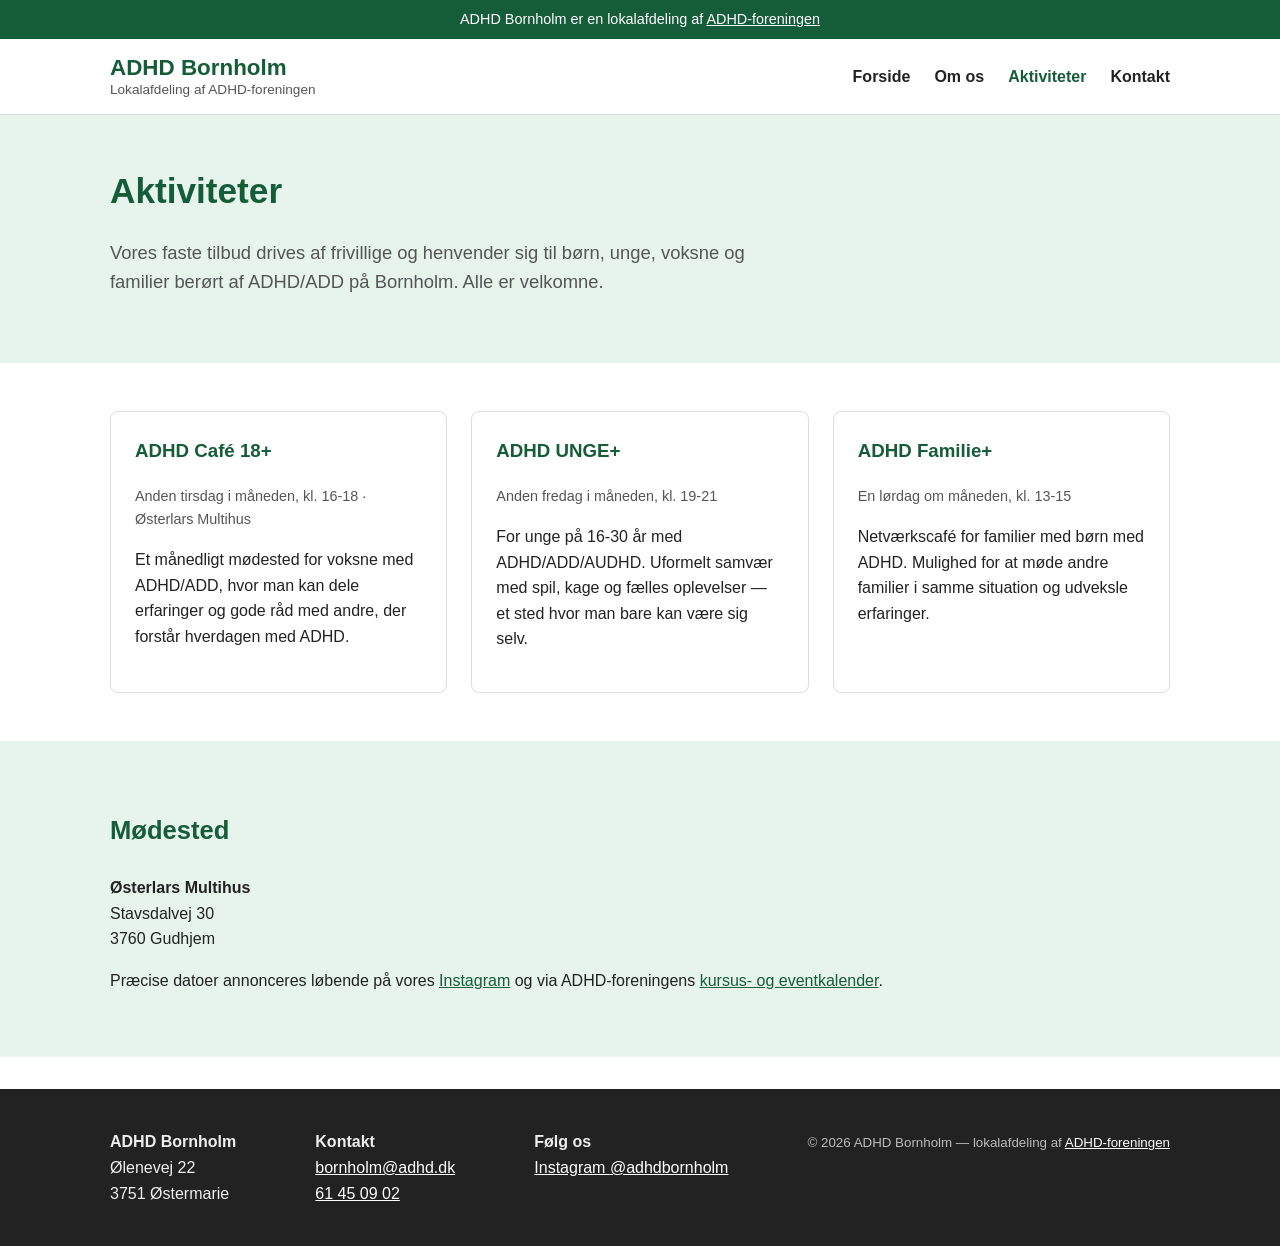
==== site/aktiviteter.html @ ea5f6aa5 "Build initial static site styled after adhd.dk Add a plain static HTML/CSS site (no build step, so i" ====
<!DOCTYPE html>
<html lang="da">
<head>
<meta charset="UTF-8">
<meta name="viewport" content="width=device-width, initial-scale=1">
<title>Aktiviteter — ADHD Bornholm</title>
<meta name="description" content="Se ADHD Bornholms faste aktiviteter: ADHD Café 18+, ADHD UNGE+ og ADHD Familie+.">
<link rel="stylesheet" href="css/style.css">
</head>
<body>
<a class="skip-link" href="#main">Spring til indhold</a>

<div class="parent-org-banner">
  ADHD Bornholm er en lokalafdeling af <a href="https://adhd.dk" target="_blank" rel="noopener">ADHD-foreningen</a>
</div>

<header class="site-header">
  <div class="container">
    <a class="logo" href="index.html">
      <span class="brand">ADHD Bornholm</span>
      <span class="sub">Lokalafdeling af ADHD-foreningen</span>
    </a>
    <nav class="main-nav" aria-label="Hovedmenu">
      <ul>
        <li><a href="index.html">Forside</a></li>
        <li><a href="om-os.html">Om os</a></li>
        <li><a href="aktiviteter.html" aria-current="page">Aktiviteter</a></li>
        <li><a href="kontakt.html">Kontakt</a></li>
      </ul>
    </nav>
  </div>
</header>

<main id="main">
  <section class="hero">
    <div class="container">
      <h1>Aktiviteter</h1>
      <p>Vores faste tilbud drives af frivillige og henvender sig til børn, unge, voksne og familier berørt af ADHD/ADD på Bornholm. Alle er velkomne.</p>
    </div>
  </section>

  <section>
    <div class="container">
      <div class="card-grid">
        <div class="card">
          <h3>ADHD Café 18+</h3>
          <p class="meta">Anden tirsdag i måneden, kl. 16-18 · Østerlars Multihus</p>
          <p>Et månedligt mødested for voksne med ADHD/ADD, hvor man kan dele erfaringer og gode råd med andre, der forstår hverdagen med ADHD.</p>
        </div>
        <div class="card">
          <h3>ADHD UNGE+</h3>
          <p class="meta">Anden fredag i måneden, kl. 19-21</p>
          <p>For unge på 16-30 år med ADHD/ADD/AUDHD. Uformelt samvær med spil, kage og fælles oplevelser — et sted hvor man bare kan være sig selv.</p>
        </div>
        <div class="card">
          <h3>ADHD Familie+</h3>
          <p class="meta">En lørdag om måneden, kl. 13-15</p>
          <p>Netværkscafé for familier med børn med ADHD. Mulighed for at møde andre familier i samme situation og udveksle erfaringer.</p>
        </div>
      </div>
    </div>
  </section>

  <section style="background: var(--green-light);">
    <div class="container">
      <h2>Mødested</h2>
      <p><strong>Østerlars Multihus</strong><br>Stavsdalvej 30<br>3760 Gudhjem</p>
      <p>Præcise datoer annonceres løbende på vores <a href="https://www.instagram.com/adhdbornholm" target="_blank" rel="noopener">Instagram</a> og via ADHD-foreningens <a href="https://adhd.dk" target="_blank" rel="noopener">kursus- og eventkalender</a>.</p>
    </div>
  </section>
</main>

<footer class="site-footer">
  <div class="container">
    <div>
      <strong>ADHD Bornholm</strong><br>
      Ølenevej 22<br>
      3751 Østermarie
    </div>
    <div>
      <strong>Kontakt</strong><br>
      <a href="mailto:bornholm@adhd.dk">bornholm@adhd.dk</a><br>
      <a href="tel:61450902">61 45 09 02</a>
    </div>
    <div>
      <strong>Følg os</strong><br>
      <a href="https://www.instagram.com/adhdbornholm" target="_blank" rel="noopener">Instagram @adhdbornholm</a>
    </div>
    <div>
      <small>&copy; 2026 ADHD Bornholm — lokalafdeling af <a href="https://adhd.dk" target="_blank" rel="noopener">ADHD-foreningen</a></small>
    </div>
  </div>
</footer>
</body>
</html>
---- site/css/style.css ----
:root {
  --green: #1f7a4d;
  --green-dark: #155c39;
  --green-light: #e6f4ec;
  --ink: #222222;
  --ink-soft: #555555;
  --border: #dddddd;
  --max-width: 1100px;
}

* {
  box-sizing: border-box;
}

html {
  scroll-behavior: smooth;
}

body {
  margin: 0;
  font-family: "Segoe UI", "Helvetica Neue", Arial, sans-serif;
  color: var(--ink);
  background: #ffffff;
  line-height: 1.6;
}

a {
  color: var(--green-dark);
}

a:hover {
  color: var(--green);
}

img {
  max-width: 100%;
}

.container {
  max-width: var(--max-width);
  margin: 0 auto;
  padding: 0 1.25rem;
}

/* Skip link for keyboard/screen reader users */
.skip-link {
  position: absolute;
  left: -9999px;
  top: 0;
  background: var(--green-dark);
  color: #fff;
  padding: 0.75rem 1rem;
  z-index: 100;
}

.skip-link:focus {
  left: 0.5rem;
  top: 0.5rem;
}

/* Header */
.site-header {
  border-bottom: 1px solid var(--border);
  padding: 1rem 0;
}

.site-header .container {
  display: flex;
  align-items: center;
  justify-content: space-between;
  flex-wrap: wrap;
  gap: 1rem;
}

.logo {
  display: flex;
  flex-direction: column;
  text-decoration: none;
  line-height: 1.2;
}

.logo .brand {
  font-size: 1.4rem;
  font-weight: 700;
  color: var(--green-dark);
}

.logo .sub {
  font-size: 0.85rem;
  color: var(--ink-soft);
}

.main-nav ul {
  list-style: none;
  display: flex;
  flex-wrap: wrap;
  gap: 1.5rem;
  margin: 0;
  padding: 0;
}

.main-nav a {
  text-decoration: none;
  color: var(--ink);
  font-weight: 600;
}

.main-nav a:hover,
.main-nav a[aria-current="page"] {
  color: var(--green-dark);
}

/* Hero */
.hero {
  background: var(--green-light);
  padding: 3rem 0;
}

.hero h1 {
  font-size: 2.2rem;
  margin: 0 0 1rem;
  color: var(--green-dark);
}

.hero p {
  font-size: 1.15rem;
  max-width: 65ch;
  color: var(--ink-soft);
}

.button {
  display: inline-block;
  background: var(--green);
  color: #fff;
  text-decoration: none;
  font-weight: 700;
  padding: 0.75rem 1.5rem;
  border-radius: 4px;
  margin-top: 0.5rem;
}

.button:hover {
  background: var(--green-dark);
  color: #fff;
}

.button.secondary {
  background: #fff;
  color: var(--green-dark);
  border: 2px solid var(--green);
}

.button.secondary:hover {
  background: var(--green-light);
}

/* Sections */
section {
  padding: 3rem 0;
}

section h2 {
  color: var(--green-dark);
  font-size: 1.6rem;
  margin-bottom: 1.5rem;
}

/* Cards */
.card-grid {
  display: grid;
  grid-template-columns: repeat(auto-fit, minmax(260px, 1fr));
  gap: 1.5rem;
}

.card {
  border: 1px solid var(--border);
  border-radius: 8px;
  padding: 1.5rem;
  background: #fff;
}

.card h3 {
  color: var(--green-dark);
  margin-top: 0;
}

.card .meta {
  font-size: 0.9rem;
  color: var(--ink-soft);
  margin-bottom: 0.75rem;
}

/* Board / people list */
.people-grid {
  display: grid;
  grid-template-columns: repeat(auto-fit, minmax(220px, 1fr));
  gap: 1rem;
}

.person {
  border-left: 4px solid var(--green);
  padding: 0.5rem 1rem;
}

.person .role {
  font-size: 0.9rem;
  color: var(--ink-soft);
}

/* Contact */
.contact-grid {
  display: grid;
  grid-template-columns: repeat(auto-fit, minmax(240px, 1fr));
  gap: 2rem;
}

.contact-block h3 {
  color: var(--green-dark);
  margin-bottom: 0.5rem;
}

/* Footer */
.site-footer {
  background: var(--ink);
  color: #eeeeee;
  padding: 2.5rem 0;
  margin-top: 2rem;
}

.site-footer a {
  color: #ffffff;
}

.site-footer .container {
  display: flex;
  flex-wrap: wrap;
  gap: 2rem;
  justify-content: space-between;
}

.site-footer small {
  color: #bbbbbb;
}

/* Skip-to-parent banner */
.parent-org-banner {
  background: var(--green-dark);
  color: #fff;
  font-size: 0.9rem;
  text-align: center;
  padding: 0.5rem 1rem;
}

.parent-org-banner a {
  color: #fff;
  text-decoration: underline;
}

@media (max-width: 640px) {
  .site-header .container {
    flex-direction: column;
    align-items: flex-start;
  }
}
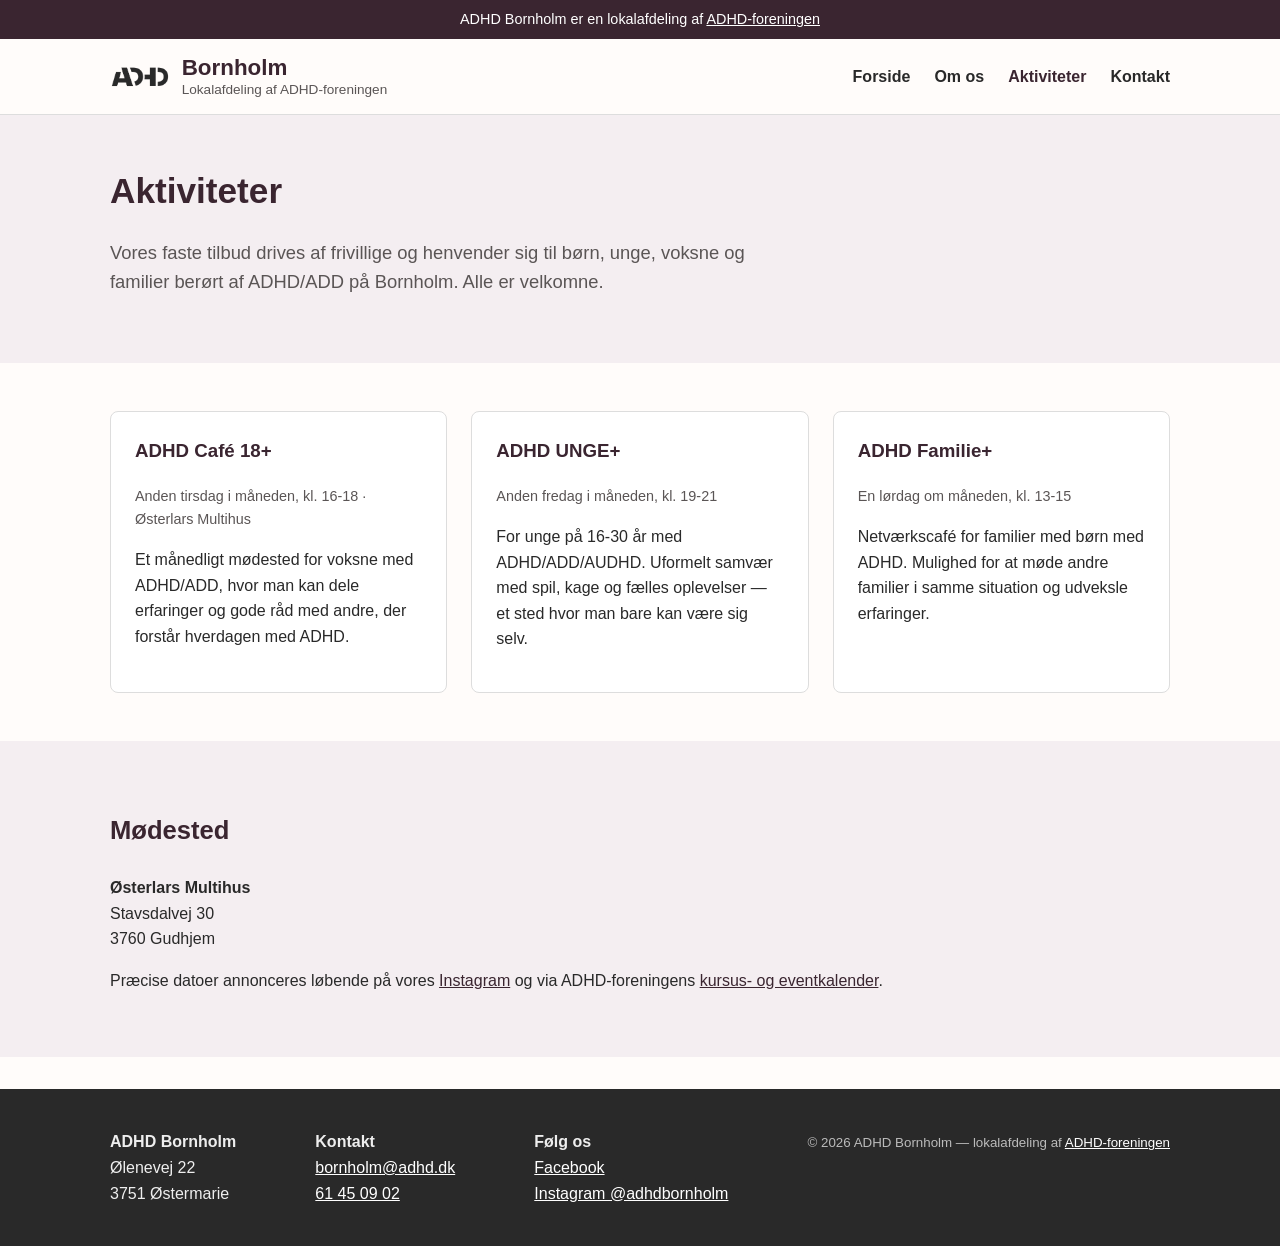
==== commit dc77d961: "Apply real brand identity: logo, favicon, and correct palette Swap the guessed green palette for col" ====
--- a/site/aktiviteter.html
+++ b/site/aktiviteter.html
@@ -5,6 +5,7 @@
 <meta name="viewport" content="width=device-width, initial-scale=1">
 <title>Aktiviteter — ADHD Bornholm</title>
 <meta name="description" content="Se ADHD Bornholms faste aktiviteter: ADHD Café 18+, ADHD UNGE+ og ADHD Familie+.">
+<link rel="icon" type="image/png" href="assets/adhd-logo-2.png">
 <link rel="stylesheet" href="css/style.css">
 </head>
 <body>
@@ -17,8 +18,11 @@
 <header class="site-header">
   <div class="container">
     <a class="logo" href="index.html">
-      <span class="brand">ADHD Bornholm</span>
-      <span class="sub">Lokalafdeling af ADHD-foreningen</span>
+      <img class="logo-img" src="assets/adhd-logo.png" alt="ADHD-foreningen">
+      <span class="logo-text">
+        <span class="brand">Bornholm</span>
+        <span class="sub">Lokalafdeling af ADHD-foreningen</span>
+      </span>
     </a>
     <nav class="main-nav" aria-label="Hovedmenu">
       <ul>
@@ -61,7 +65,7 @@
     </div>
   </section>
 
-  <section style="background: var(--green-light);">
+  <section style="background: var(--plum-light);">
     <div class="container">
       <h2>Mødested</h2>
       <p><strong>Østerlars Multihus</strong><br>Stavsdalvej 30<br>3760 Gudhjem</p>
@@ -84,6 +88,7 @@
     </div>
     <div>
       <strong>Følg os</strong><br>
+      <a href="https://www.facebook.com/groups/350894474982" target="_blank" rel="noopener">Facebook</a><br>
       <a href="https://www.instagram.com/adhdbornholm" target="_blank" rel="noopener">Instagram @adhdbornholm</a>
     </div>
     <div>
--- a/site/css/style.css
+++ b/site/css/style.css
@@ -1,10 +1,11 @@
 :root {
-  --green: #1f7a4d;
-  --green-dark: #155c39;
-  --green-light: #e6f4ec;
-  --ink: #222222;
-  --ink-soft: #555555;
+  --plum: #4c303f;
+  --plum-dark: #3a2530;
+  --plum-light: #f4eef1;
+  --ink: #292929;
+  --ink-soft: #5a5555;
   --border: #dddddd;
+  --cream: #fffcfa;
   --max-width: 1100px;
 }
 
@@ -20,16 +21,16 @@
   margin: 0;
   font-family: "Segoe UI", "Helvetica Neue", Arial, sans-serif;
   color: var(--ink);
-  background: #ffffff;
+  background: var(--cream);
   line-height: 1.6;
 }
 
 a {
-  color: var(--green-dark);
+  color: var(--plum-dark);
 }
 
 a:hover {
-  color: var(--green);
+  color: var(--plum);
 }
 
 img {
@@ -47,7 +48,7 @@
   position: absolute;
   left: -9999px;
   top: 0;
-  background: var(--green-dark);
+  background: var(--plum-dark);
   color: #fff;
   padding: 0.75rem 1rem;
   z-index: 100;
@@ -74,15 +75,27 @@
 
 .logo {
   display: flex;
-  flex-direction: column;
+  flex-direction: row;
+  align-items: center;
+  gap: 0.75rem;
   text-decoration: none;
   line-height: 1.2;
+}
+
+.logo-img {
+  height: 34px;
+  width: auto;
+}
+
+.logo-text {
+  display: flex;
+  flex-direction: column;
 }
 
 .logo .brand {
   font-size: 1.4rem;
   font-weight: 700;
-  color: var(--green-dark);
+  color: var(--plum-dark);
 }
 
 .logo .sub {
@@ -107,19 +120,19 @@
 
 .main-nav a:hover,
 .main-nav a[aria-current="page"] {
-  color: var(--green-dark);
+  color: var(--plum-dark);
 }
 
 /* Hero */
 .hero {
-  background: var(--green-light);
+  background: var(--plum-light);
   padding: 3rem 0;
 }
 
 .hero h1 {
   font-size: 2.2rem;
   margin: 0 0 1rem;
-  color: var(--green-dark);
+  color: var(--plum-dark);
 }
 
 .hero p {
@@ -130,7 +143,7 @@
 
 .button {
   display: inline-block;
-  background: var(--green);
+  background: var(--plum);
   color: #fff;
   text-decoration: none;
   font-weight: 700;
@@ -140,18 +153,18 @@
 }
 
 .button:hover {
-  background: var(--green-dark);
+  background: var(--plum-dark);
   color: #fff;
 }
 
 .button.secondary {
   background: #fff;
-  color: var(--green-dark);
-  border: 2px solid var(--green);
+  color: var(--plum-dark);
+  border: 2px solid var(--plum);
 }
 
 .button.secondary:hover {
-  background: var(--green-light);
+  background: var(--plum-light);
 }
 
 /* Sections */
@@ -160,7 +173,7 @@
 }
 
 section h2 {
-  color: var(--green-dark);
+  color: var(--plum-dark);
   font-size: 1.6rem;
   margin-bottom: 1.5rem;
 }
@@ -180,7 +193,7 @@
 }
 
 .card h3 {
-  color: var(--green-dark);
+  color: var(--plum-dark);
   margin-top: 0;
 }
 
@@ -198,7 +211,7 @@
 }
 
 .person {
-  border-left: 4px solid var(--green);
+  border-left: 4px solid var(--plum);
   padding: 0.5rem 1rem;
 }
 
@@ -215,7 +228,7 @@
 }
 
 .contact-block h3 {
-  color: var(--green-dark);
+  color: var(--plum-dark);
   margin-bottom: 0.5rem;
 }
 
@@ -244,7 +257,7 @@
 
 /* Skip-to-parent banner */
 .parent-org-banner {
-  background: var(--green-dark);
+  background: var(--plum-dark);
   color: #fff;
   font-size: 0.9rem;
   text-align: center;
